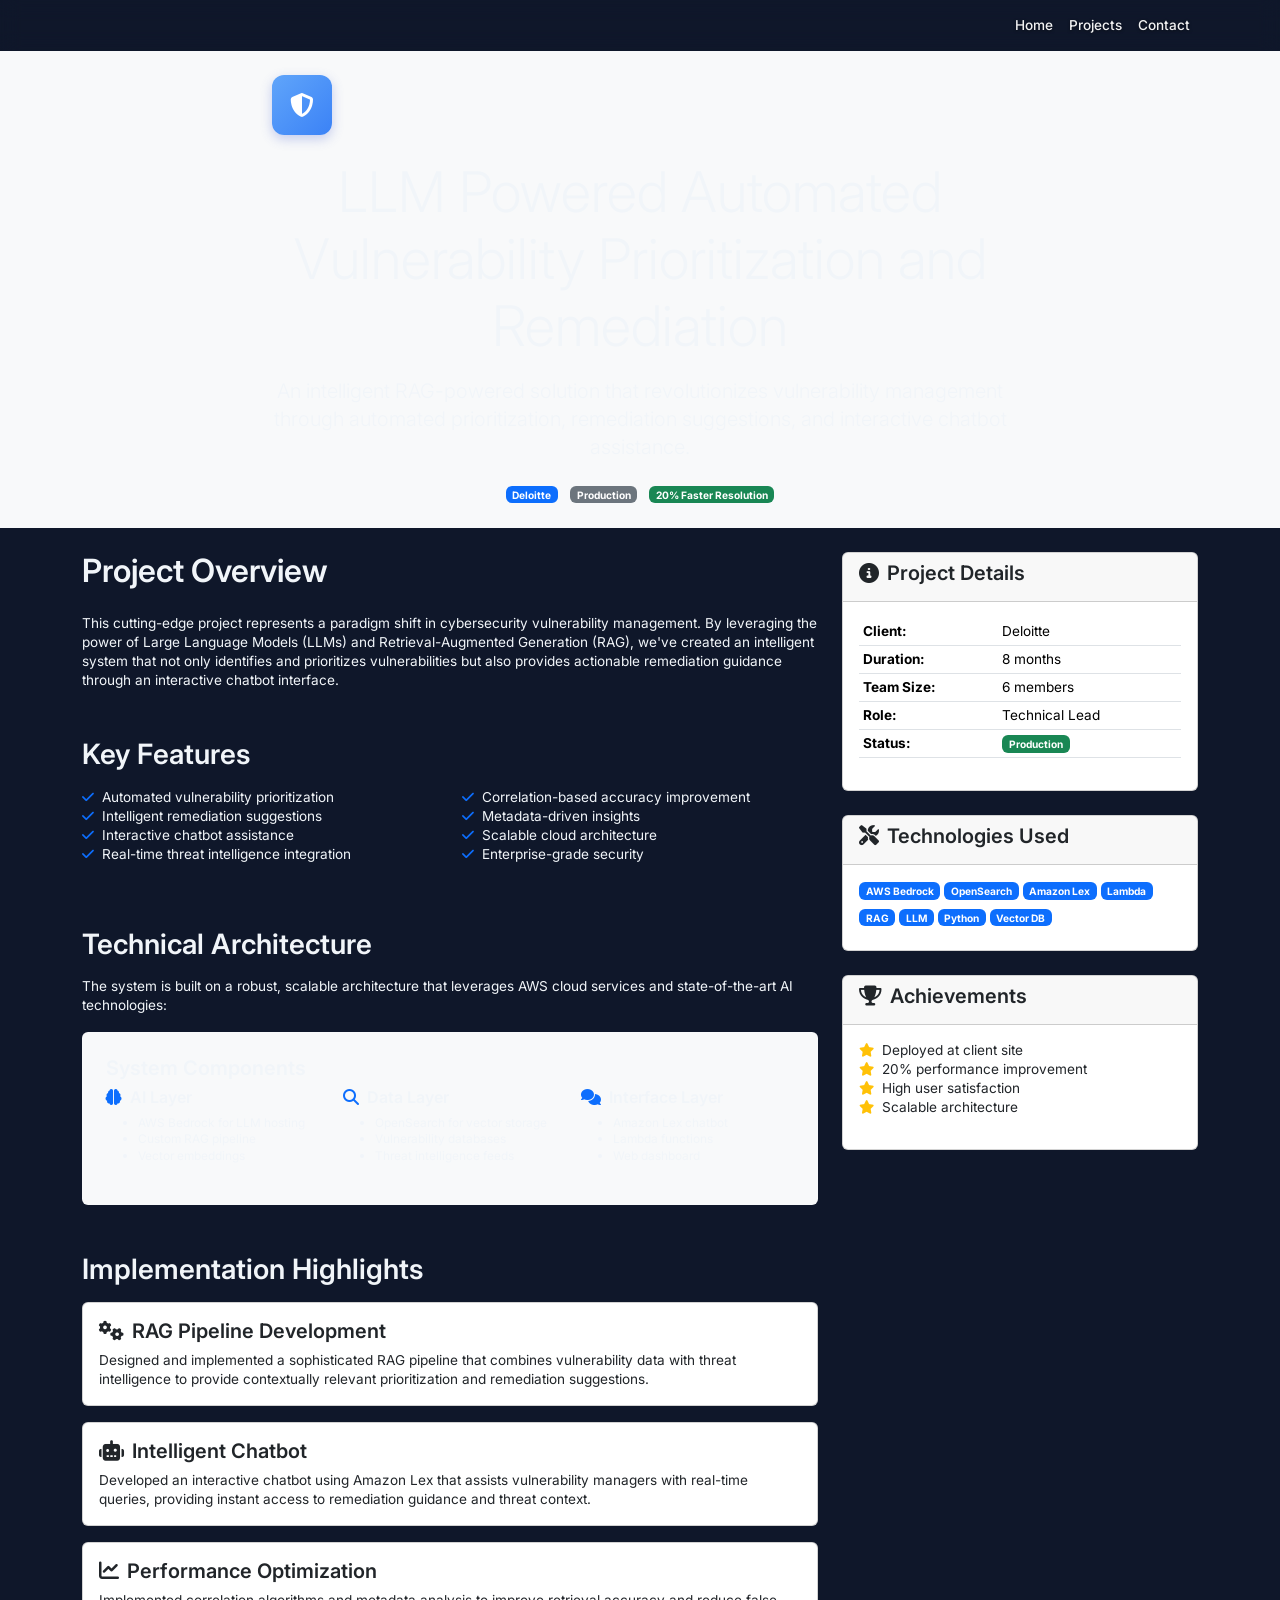
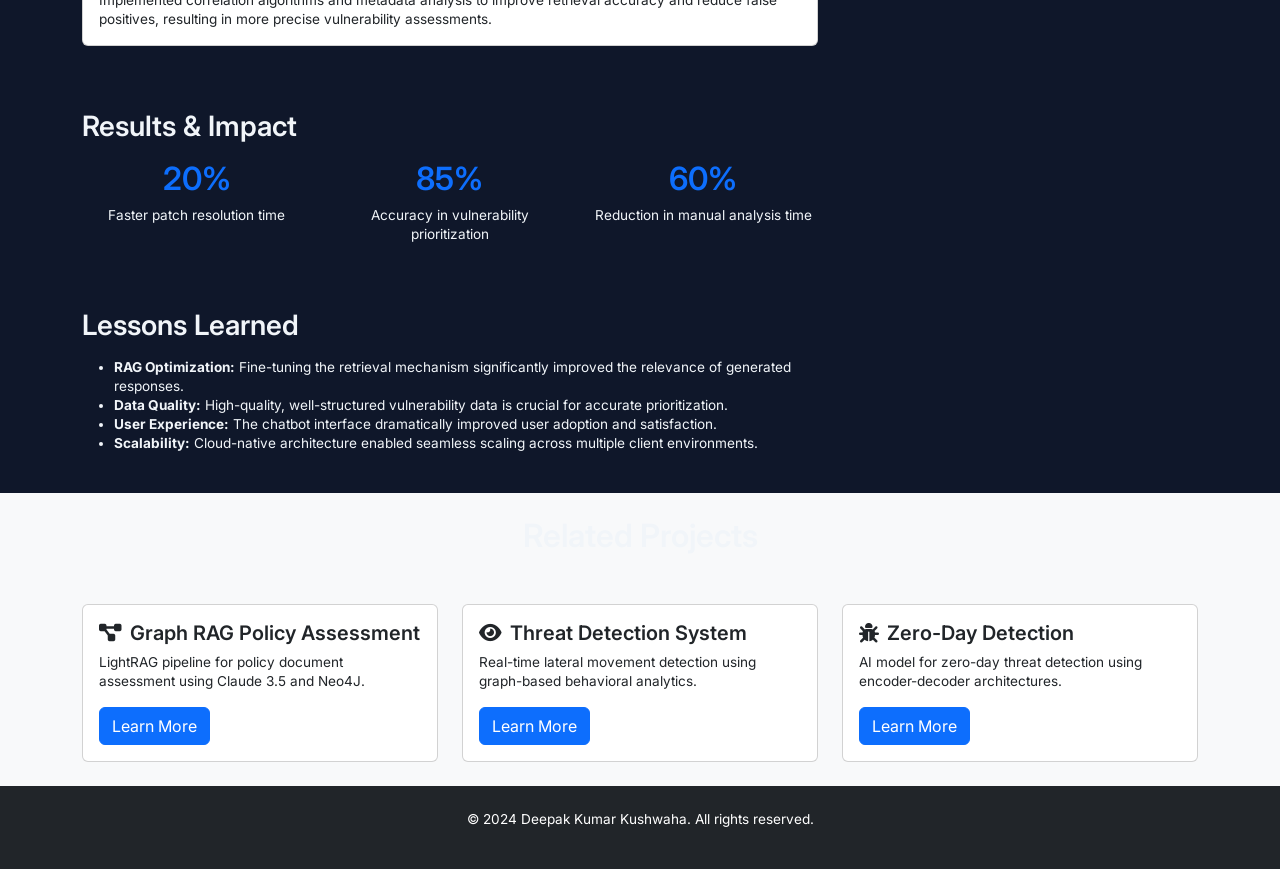
==== projects/llm-vulnerability-management.html @ 779a4ae5 "Update README.md to include detailed portfolio information, showcasing expertise, project structure," ====
<!DOCTYPE html>
<html lang="en">

<head>
    <meta charset="UTF-8">
    <meta name="viewport" content="width=device-width, initial-scale=1.0">
    <title>LLM Powered Vulnerability Management - Deepak Kushwaha</title>

    <!-- Bootstrap CSS -->
    <link href="https://cdn.jsdelivr.net/npm/bootstrap@5.3.0/dist/css/bootstrap.min.css" rel="stylesheet">
    <!-- Font Awesome -->
    <link rel="stylesheet" href="https://cdnjs.cloudflare.com/ajax/libs/font-awesome/6.4.0/css/all.min.css">
    <!-- Custom CSS -->
    <link rel="stylesheet" href="../css/style.css">
    <!-- Google Fonts -->
    <link href="https://fonts.googleapis.com/css2?family=Inter:wght@300;400;500;600;700&display=swap" rel="stylesheet">
</head>

<body>
    <!-- Navigation -->
    <nav class="navbar navbar-expand-lg navbar-dark bg-dark">
        <div class="container">
            <a class="navbar-brand fw-bold" href="../index.html">Deepak Kushwaha</a>
            <button class="navbar-toggler" type="button" data-bs-toggle="collapse" data-bs-target="#navbarNav">
                <span class="navbar-toggler-icon"></span>
            </button>
            <div class="collapse navbar-collapse" id="navbarNav">
                <ul class="navbar-nav ms-auto">
                    <li class="nav-item"><a class="nav-link" href="../index.html">Home</a></li>
                    <li class="nav-item"><a class="nav-link" href="../index.html#projects">Projects</a></li>
                    <li class="nav-item"><a class="nav-link" href="../index.html#contact">Contact</a></li>
                </ul>
            </div>
        </div>
    </nav>

    <!-- Project Header -->
    <section class="py-5 bg-light">
        <div class="container">
            <div class="row">
                <div class="col-lg-8 mx-auto text-center">
                    <div class="project-icon mb-4">
                        <i class="fas fa-shield-alt"></i>
                    </div>
                    <h1 class="display-4 mb-3">LLM Powered Automated Vulnerability Prioritization and Remediation</h1>
                    <p class="lead">An intelligent RAG-powered solution that revolutionizes vulnerability management
                        through automated prioritization, remediation suggestions, and interactive chatbot assistance.
                    </p>
                    <div class="project-meta mt-4">
                        <span class="badge bg-primary me-2">Deloitte</span>
                        <span class="badge bg-secondary me-2">Production</span>
                        <span class="badge bg-success">20% Faster Resolution</span>
                    </div>
                </div>
            </div>
        </div>
    </section>

    <!-- Project Details -->
    <section class="py-5">
        <div class="container">
            <div class="row">
                <div class="col-lg-8">
                    <div class="project-content">
                        <h2 class="mb-4">Project Overview</h2>
                        <p>This cutting-edge project represents a paradigm shift in cybersecurity vulnerability
                            management. By leveraging the power of Large Language Models (LLMs) and Retrieval-Augmented
                            Generation (RAG), we've created an intelligent system that not only identifies and
                            prioritizes vulnerabilities but also provides actionable remediation guidance through an
                            interactive chatbot interface.</p>

                        <h3 class="mt-5 mb-3">Key Features</h3>
                        <div class="row">
                            <div class="col-md-6">
                                <ul class="list-unstyled">
                                    <li><i class="fas fa-check text-primary me-2"></i>Automated vulnerability
                                        prioritization</li>
                                    <li><i class="fas fa-check text-primary me-2"></i>Intelligent remediation
                                        suggestions</li>
                                    <li><i class="fas fa-check text-primary me-2"></i>Interactive chatbot assistance
                                    </li>
                                    <li><i class="fas fa-check text-primary me-2"></i>Real-time threat intelligence
                                        integration</li>
                                </ul>
                            </div>
                            <div class="col-md-6">
                                <ul class="list-unstyled">
                                    <li><i class="fas fa-check text-primary me-2"></i>Correlation-based accuracy
                                        improvement</li>
                                    <li><i class="fas fa-check text-primary me-2"></i>Metadata-driven insights</li>
                                    <li><i class="fas fa-check text-primary me-2"></i>Scalable cloud architecture</li>
                                    <li><i class="fas fa-check text-primary me-2"></i>Enterprise-grade security</li>
                                </ul>
                            </div>
                        </div>

                        <h3 class="mt-5 mb-3">Technical Architecture</h3>
                        <p>The system is built on a robust, scalable architecture that leverages AWS cloud services and
                            state-of-the-art AI technologies:</p>

                        <div class="architecture-diagram bg-light p-4 rounded mb-4">
                            <h5>System Components</h5>
                            <div class="row">
                                <div class="col-md-4">
                                    <h6><i class="fas fa-brain text-primary me-2"></i>AI Layer</h6>
                                    <ul class="small">
                                        <li>AWS Bedrock for LLM hosting</li>
                                        <li>Custom RAG pipeline</li>
                                        <li>Vector embeddings</li>
                                    </ul>
                                </div>
                                <div class="col-md-4">
                                    <h6><i class="fas fa-search text-primary me-2"></i>Data Layer</h6>
                                    <ul class="small">
                                        <li>OpenSearch for vector storage</li>
                                        <li>Vulnerability databases</li>
                                        <li>Threat intelligence feeds</li>
                                    </ul>
                                </div>
                                <div class="col-md-4">
                                    <h6><i class="fas fa-comments text-primary me-2"></i>Interface Layer</h6>
                                    <ul class="small">
                                        <li>Amazon Lex chatbot</li>
                                        <li>Lambda functions</li>
                                        <li>Web dashboard</li>
                                    </ul>
                                </div>
                            </div>
                        </div>

                        <h3 class="mt-5 mb-3">Implementation Highlights</h3>
                        <div class="row">
                            <div class="col-12">
                                <div class="card mb-3">
                                    <div class="card-body">
                                        <h5 class="card-title"><i class="fas fa-cogs me-2"></i>RAG Pipeline Development
                                        </h5>
                                        <p class="card-text">Designed and implemented a sophisticated RAG pipeline that
                                            combines vulnerability data with threat intelligence to provide contextually
                                            relevant prioritization and remediation suggestions.</p>
                                    </div>
                                </div>
                                <div class="card mb-3">
                                    <div class="card-body">
                                        <h5 class="card-title"><i class="fas fa-robot me-2"></i>Intelligent Chatbot</h5>
                                        <p class="card-text">Developed an interactive chatbot using Amazon Lex that
                                            assists vulnerability managers with real-time queries, providing instant
                                            access to remediation guidance and threat context.</p>
                                    </div>
                                </div>
                                <div class="card mb-3">
                                    <div class="card-body">
                                        <h5 class="card-title"><i class="fas fa-chart-line me-2"></i>Performance
                                            Optimization</h5>
                                        <p class="card-text">Implemented correlation algorithms and metadata analysis to
                                            improve retrieval accuracy and reduce false positives, resulting in more
                                            precise vulnerability assessments.</p>
                                    </div>
                                </div>
                            </div>
                        </div>

                        <h3 class="mt-5 mb-3">Results & Impact</h3>
                        <div class="row">
                            <div class="col-md-4 text-center">
                                <div class="result-metric">
                                    <h2 class="text-primary">20%</h2>
                                    <p>Faster patch resolution time</p>
                                </div>
                            </div>
                            <div class="col-md-4 text-center">
                                <div class="result-metric">
                                    <h2 class="text-primary">85%</h2>
                                    <p>Accuracy in vulnerability prioritization</p>
                                </div>
                            </div>
                            <div class="col-md-4 text-center">
                                <div class="result-metric">
                                    <h2 class="text-primary">60%</h2>
                                    <p>Reduction in manual analysis time</p>
                                </div>
                            </div>
                        </div>

                        <h3 class="mt-5 mb-3">Lessons Learned</h3>
                        <ul>
                            <li><strong>RAG Optimization:</strong> Fine-tuning the retrieval mechanism significantly
                                improved the relevance of generated responses.</li>
                            <li><strong>Data Quality:</strong> High-quality, well-structured vulnerability data is
                                crucial for accurate prioritization.</li>
                            <li><strong>User Experience:</strong> The chatbot interface dramatically improved user
                                adoption and satisfaction.</li>
                            <li><strong>Scalability:</strong> Cloud-native architecture enabled seamless scaling across
                                multiple client environments.</li>
                        </ul>
                    </div>
                </div>
                <div class="col-lg-4">
                    <div class="project-sidebar">
                        <div class="card mb-4">
                            <div class="card-header">
                                <h5><i class="fas fa-info-circle me-2"></i>Project Details</h5>
                            </div>
                            <div class="card-body">
                                <table class="table table-sm">
                                    <tr>
                                        <td><strong>Client:</strong></td>
                                        <td>Deloitte</td>
                                    </tr>
                                    <tr>
                                        <td><strong>Duration:</strong></td>
                                        <td>8 months</td>
                                    </tr>
                                    <tr>
                                        <td><strong>Team Size:</strong></td>
                                        <td>6 members</td>
                                    </tr>
                                    <tr>
                                        <td><strong>Role:</strong></td>
                                        <td>Technical Lead</td>
                                    </tr>
                                    <tr>
                                        <td><strong>Status:</strong></td>
                                        <td><span class="badge bg-success">Production</span></td>
                                    </tr>
                                </table>
                            </div>
                        </div>

                        <div class="card mb-4">
                            <div class="card-header">
                                <h5><i class="fas fa-tools me-2"></i>Technologies Used</h5>
                            </div>
                            <div class="card-body">
                                <div class="tech-stack">
                                    <span class="badge bg-primary mb-2">AWS Bedrock</span>
                                    <span class="badge bg-primary mb-2">OpenSearch</span>
                                    <span class="badge bg-primary mb-2">Amazon Lex</span>
                                    <span class="badge bg-primary mb-2">Lambda</span>
                                    <span class="badge bg-primary mb-2">RAG</span>
                                    <span class="badge bg-primary mb-2">LLM</span>
                                    <span class="badge bg-primary mb-2">Python</span>
                                    <span class="badge bg-primary mb-2">Vector DB</span>
                                </div>
                            </div>
                        </div>

                        <div class="card">
                            <div class="card-header">
                                <h5><i class="fas fa-trophy me-2"></i>Achievements</h5>
                            </div>
                            <div class="card-body">
                                <ul class="list-unstyled">
                                    <li><i class="fas fa-star text-warning me-2"></i>Deployed at client site</li>
                                    <li><i class="fas fa-star text-warning me-2"></i>20% performance improvement</li>
                                    <li><i class="fas fa-star text-warning me-2"></i>High user satisfaction</li>
                                    <li><i class="fas fa-star text-warning me-2"></i>Scalable architecture</li>
                                </ul>
                            </div>
                        </div>
                    </div>
                </div>
            </div>
        </div>
    </section>

    <!-- Related Projects -->
    <section class="py-5 bg-light">
        <div class="container">
            <h2 class="text-center mb-5">Related Projects</h2>
            <div class="row">
                <div class="col-md-4">
                    <div class="card">
                        <div class="card-body">
                            <h5 class="card-title"><i class="fas fa-project-diagram me-2"></i>Graph RAG Policy
                                Assessment</h5>
                            <p class="card-text">LightRAG pipeline for policy document assessment using Claude 3.5 and
                                Neo4J.</p>
                            <a href="graph-rag-policy.html" class="btn btn-primary">Learn More</a>
                        </div>
                    </div>
                </div>
                <div class="col-md-4">
                    <div class="card">
                        <div class="card-body">
                            <h5 class="card-title"><i class="fas fa-eye me-2"></i>Threat Detection System</h5>
                            <p class="card-text">Real-time lateral movement detection using graph-based behavioral
                                analytics.</p>
                            <a href="threat-detection.html" class="btn btn-primary">Learn More</a>
                        </div>
                    </div>
                </div>
                <div class="col-md-4">
                    <div class="card">
                        <div class="card-body">
                            <h5 class="card-title"><i class="fas fa-bug me-2"></i>Zero-Day Detection</h5>
                            <p class="card-text">AI model for zero-day threat detection using encoder-decoder
                                architectures.</p>
                            <a href="zero-day-detection.html" class="btn btn-primary">Learn More</a>
                        </div>
                    </div>
                </div>
            </div>
        </div>
    </section>

    <!-- Footer -->
    <footer class="bg-dark text-white py-4">
        <div class="container">
            <div class="row">
                <div class="col-lg-12 text-center">
                    <p>&copy; 2024 Deepak Kumar Kushwaha. All rights reserved.</p>
                </div>
            </div>
        </div>
    </footer>

    <!-- Bootstrap JS -->
    <script src="https://cdn.jsdelivr.net/npm/bootstrap@5.3.0/dist/js/bootstrap.bundle.min.js"></script>
</body>

</html>
---- css/style.css ----
/* Custom CSS for Portfolio Website */

/* Root Variables - Dark Theme */
:root {
    --primary-color: #60a5fa;
    --secondary-color: #3b82f6;
    --accent-color: #93c5fd;
    --text-dark: #f1f5f9;
    --text-light: #cbd5e1;
    --bg-light: #1e293b;
    --bg-white: #0f172a;
    --bg-card: #1e293b;
    --shadow-sm: 0 1px 2px 0 rgb(0 0 0 / 0.3);
    --shadow-md: 0 4px 6px -1px rgb(0 0 0 / 0.4), 0 2px 4px -2px rgb(0 0 0 / 0.3);
    --shadow-lg: 0 10px 15px -3px rgb(0 0 0 / 0.5), 0 4px 6px -4px rgb(0 0 0 / 0.4);
    --shadow-xl: 0 20px 25px -5px rgb(0 0 0 / 0.6), 0 8px 10px -6px rgb(0 0 0 / 0.5);
    --border-radius: 0.375rem;
    --transition: all 0.2s ease;
}

/* Base Styles */
* {
    margin: 0;
    padding: 0;
    box-sizing: border-box;
}

body {
    font-family: 'Inter', -apple-system, BlinkMacSystemFont, 'Segoe UI', Roboto, sans-serif;
    line-height: 1.4;
    color: var(--text-dark);
    scroll-behavior: smooth;
    font-size: 0.85rem;
    background-color: var(--bg-white);
}

/* Typography */
h1,
h2,
h3,
h4,
h5,
h6 {
    font-weight: 600;
    line-height: 1.2;
}

.section-title {
    font-size: 2rem;
    font-weight: 700;
    color: var(--text-dark);
    position: relative;
    padding-bottom: 0.75rem;
    margin-bottom: 1.5rem;
}

.section-title::after {
    content: '';
    position: absolute;
    bottom: 0;
    left: 50%;
    transform: translateX(-50%);
    width: 60px;
    height: 4px;
    background: linear-gradient(90deg, var(--primary-color), var(--accent-color));
    border-radius: 2px;
}

/* Navigation */
.navbar {
    backdrop-filter: blur(10px);
    background: transparent !important;
    border-bottom: none;
    transition: var(--transition);
}

.navbar-brand {
    display: none;
}

.navbar-nav .nav-link {
    font-weight: 500;
    color: rgba(255, 255, 255, 0.95) !important;
    transition: var(--transition);
    position: relative;
    text-shadow: 0 1px 3px rgba(0, 0, 0, 0.5);
}

.navbar-nav .nav-link:hover {
    color: white !important;
    text-shadow: 0 2px 4px rgba(0, 0, 0, 0.6);
}

.navbar-nav .nav-link::after {
    content: '';
    position: absolute;
    bottom: -5px;
    left: 0;
    width: 0;
    height: 2px;
    background: rgba(255, 255, 255, 0.8);
    transition: width 0.3s ease;
}

.navbar-nav .nav-link:hover::after {
    width: 100%;
}

/* Hero Section */
.hero-section {
    background: linear-gradient(135deg, #1e2a5e 0%, #2d1b4e 100%);
    color: white;
    position: relative;
    overflow: hidden;
    padding: 5rem 0 2rem 0;
    min-height: 85vh;
    display: flex;
    align-items: center;
}

.hero-section h1,
.hero-section h2 {
    color: white !important;
    text-shadow: 0 2px 8px rgba(0, 0, 0, 0.4);
}

.hero-section p {
    color: rgba(255, 255, 255, 0.9);
    text-shadow: 0 1px 3px rgba(0, 0, 0, 0.4);
    font-size: 1.1rem;
    line-height: 1.6;
    font-weight: 400;
}

/* Compact Quote Section */
.hero-quote-compact {
    position: relative;
    animation: fadeInQuote 1.5s ease-out 0.3s both;
}

.crystal-overlay {
    background: rgba(255, 255, 255, 0.08);
    backdrop-filter: blur(20px);
    border-radius: 25px;
    padding: 0.75rem 1.25rem;
    border: 1px solid rgba(255, 255, 255, 0.15);
    position: relative;
    overflow: hidden;
    box-shadow:
        0 4px 15px rgba(0, 0, 0, 0.1),
        inset 0 1px 0 rgba(255, 255, 255, 0.2);
}

.crystal-overlay::before {
    content: '';
    position: absolute;
    top: 0;
    left: 0;
    right: 0;
    bottom: 0;
    background: linear-gradient(135deg,
            rgba(255, 255, 255, 0.1) 0%,
            rgba(255, 255, 255, 0.05) 50%,
            rgba(255, 255, 255, 0.1) 100%);
    pointer-events: none;
}

.crystal-overlay::after {
    content: '';
    position: absolute;
    top: 0;
    left: -100%;
    width: 100%;
    height: 100%;
    background: linear-gradient(90deg,
            transparent,
            rgba(255, 255, 255, 0.2),
            transparent);
    animation: shimmer 3s ease-in-out infinite;
    pointer-events: none;
}

.quote-text-compact {
    font-size: 0.85rem;
    line-height: 1.4;
    color: rgba(255, 255, 255, 0.95);
    font-style: italic;
    margin: 0;
    text-shadow: 0 1px 2px rgba(0, 0, 0, 0.3);
    position: relative;
    z-index: 2;
}

@keyframes shimmer {
    0% {
        left: -100%;
    }

    50% {
        left: 100%;
    }

    100% {
        left: 100%;
    }
}

@keyframes fadeInQuote {
    from {
        opacity: 0;
        transform: translateY(20px);
    }

    to {
        opacity: 1;
        transform: translateY(0);
    }
}

@keyframes bounce {

    0%,
    20%,
    50%,
    80%,
    100% {
        transform: translateY(0);
    }

    40% {
        transform: translateY(-5px);
    }

    60% {
        transform: translateY(-3px);
    }
}

.role-details {
    color: rgba(255, 255, 255, 0.95);
    font-size: 1.1rem;
    font-weight: 600;
    text-shadow: 0 2px 4px rgba(0, 0, 0, 0.4);
    letter-spacing: 0.5px;
}

.role-details span {
    margin: 0 0.5rem;
}

.role-details span:first-child {
    color: rgba(255, 255, 255, 1);
    font-weight: 700;
}

.role-details span:nth-child(2) {
    color: rgba(255, 255, 255, 0.9);
    font-weight: 600;
}

.hero-section::before {
    content: '';
    position: absolute;
    top: 0;
    left: 0;
    right: 0;
    bottom: 0;
    background: url('data:image/svg+xml,<svg xmlns="http://www.w3.org/2000/svg" viewBox="0 0 1000 1000"><polygon fill="rgba(255,255,255,0.1)" points="0,1000 1000,0 1000,1000"/></svg>');
    background-size: cover;
}

.hero-content {
    position: relative;
    z-index: 2;
    animation: fadeInUp 1s ease-out;
}

.hero-image {
    position: relative;
    z-index: 2;
    animation: fadeInRight 1s ease-out 0.3s both;
}

.profile-card {
    background: transparent;
    padding: 1rem;
    text-align: center;
    transition: var(--transition);
}

.profile-info {
    color: rgba(255, 255, 255, 0.95);
    text-align: center;
}

.profile-info h4 {
    font-size: 1.2rem;
    font-weight: 600;
    margin-bottom: 0.5rem;
    color: white;
    text-shadow: 0 2px 4px rgba(0, 0, 0, 0.3);
}

.profile-info p {
    font-size: 1rem;
    margin-bottom: 0.5rem;
    color: rgba(255, 255, 255, 0.9);
    text-shadow: 0 1px 3px rgba(0, 0, 0, 0.3);
}

.location {
    font-size: 0.9rem;
    color: rgba(255, 255, 255, 0.8);
    text-shadow: 0 1px 3px rgba(0, 0, 0, 0.3);
}

.profile-avatar {
    width: 200px;
    height: 200px;
    border-radius: 50%;
    margin: 0 auto 1rem;
    box-shadow: 0 10px 30px rgba(0, 0, 0, 0.3), 0 0 0 4px rgba(255, 255, 255, 0.2);
    overflow: hidden;
    position: relative;
}

.profile-avatar img {
    width: 100%;
    height: 100%;
    object-fit: cover;
    object-position: center;
    transition: var(--transition);
}

.profile-avatar::before {
    content: '';
    position: absolute;
    top: 0;
    left: 0;
    right: 0;
    bottom: 0;
    background: linear-gradient(135deg, rgba(102, 126, 234, 0.1) 0%, rgba(118, 75, 162, 0.1) 100%);
    border-radius: 50%;
    pointer-events: none;
}

.social-links {
    display: flex;
    gap: 1rem;
    justify-content: flex-start;
}

.social-link {
    display: inline-flex;
    align-items: center;
    justify-content: center;
    width: 50px;
    height: 50px;
    background: rgba(255, 255, 255, 0.1);
    color: white;
    border-radius: 50%;
    text-decoration: none;
    transition: var(--transition);
    backdrop-filter: blur(5px);
    border: 1px solid rgba(255, 255, 255, 0.2);
}

.social-link:hover {
    background: rgba(255, 255, 255, 0.2);
    color: white;
}

.hero-buttons .btn {
    border-radius: 6px;
    padding: 0.75rem 2rem;
    font-weight: 600;
    transition: var(--transition);
    border: 2px solid transparent;
}

.hero-buttons .btn-primary {
    background: rgba(255, 255, 255, 0.95);
    border-color: rgba(255, 255, 255, 0.95);
    color: #764ba2;
    font-weight: 700;
}

.hero-buttons .btn-primary:hover {
    background: white;
    border-color: white;
    color: #667eea;
    box-shadow: 0 8px 25px rgba(0, 0, 0, 0.3);
}

.hero-buttons .btn-outline-primary {
    background: transparent;
    border-color: white;
    color: white;
}

.hero-buttons .btn-outline-primary:hover {
    background: white;
    border-color: white;
    color: var(--primary-color);
}

/* About Section */
.about-content {
    font-size: 1rem;
    line-height: 1.7;
}

.about-content ul li {
    margin-bottom: 0.5rem;
    font-size: 1rem;
}

/* Timeline */
.timeline {
    position: relative;
    padding-left: 0;
}

.timeline::before {
    content: '';
    position: absolute;
    left: 0;
    top: 0;
    bottom: 0;
    width: 4px;
    background: linear-gradient(180deg, var(--primary-color), var(--accent-color));
    border-radius: 2px;
}

.timeline-item {
    position: relative;
    margin-bottom: 2rem;
    padding-left: 2.5rem;
}

.timeline-marker {
    position: absolute;
    left: -6px;
    top: 1rem;
    width: 12px;
    height: 12px;
    background: var(--primary-color);
    border-radius: 50%;
    border: 3px solid white;
    box-shadow: 0 0 0 3px var(--primary-color);
    z-index: 2;
}

.timeline-content {
    background: var(--bg-card);
    border-radius: 12px;
    box-shadow: 0 2px 8px rgba(0, 0, 0, 0.08);
    transition: var(--transition);
    border: 1px solid rgba(255, 255, 255, 0.1);
    position: relative;
    overflow: hidden;
    margin-bottom: 1.5rem;
}

.timeline-content:hover {
    box-shadow: 0 4px 12px rgba(0, 0, 0, 0.1);
    border-left-color: var(--secondary-color);
}

.timeline-header {
    background: linear-gradient(135deg, var(--primary-color), var(--secondary-color));
    color: white;
    padding: 1.2rem 1.5rem;
    margin: 0;
    display: flex;
    align-items: center;
    justify-content: space-between;
}

.timeline-header h4 {
    color: white;
    margin: 0;
    font-size: 1.3rem;
    font-weight: 600;
}

.timeline-body {
    padding: 1.5rem;
}

.company-info {
    display: flex;
    flex-direction: column;
    gap: 0.25rem;
}

.company-name {
    color: rgba(255, 255, 255, 0.9);
    font-size: 1rem;
    font-weight: 500;
}

.timeline-meta {
    display: flex;
    flex-direction: column;
    gap: 0.5rem;
    align-items: flex-end;
    text-align: right;
}

.timeline-meta .duration {
    color: white;
    font-size: 0.9rem;
    font-weight: 600;
    background: rgba(255, 255, 255, 0.2);
    padding: 0.4rem 1rem;
    border-radius: 20px;
    display: inline-block;
    backdrop-filter: blur(10px);
}

.timeline-meta .location {
    color: rgba(255, 255, 255, 0.8);
    font-size: 0.85rem;
    display: flex;
    align-items: center;
    justify-content: flex-end;
}

.timeline-body ul {
    list-style: none;
    padding-left: 0;
}

.timeline-body ul li {
    position: relative;
    padding-left: 1.5rem;
    margin-bottom: 0.75rem;
    color: var(--text-light);
    line-height: 1.5;
    font-size: 0.9rem;
}

.timeline-body ul li::before {
    content: '';
    position: absolute;
    left: 0;
    top: 0.6rem;
    width: 6px;
    height: 6px;
    background: var(--primary-color);
    border-radius: 50%;
    transform: translateY(-50%);
}

/* Projects Section */
.project-card {
    background: var(--bg-card);
    border-radius: var(--border-radius);
    padding: 1rem;
    height: 100%;
    box-shadow: var(--shadow-md);
    transition: var(--transition);
    border: 1px solid rgba(255, 255, 255, 0.1);
}

.project-card:hover {
    box-shadow: var(--shadow-xl);
}

.project-header {
    display: flex;
    align-items: center;
    margin-bottom: 1rem;
}

.project-icon {
    width: 60px;
    height: 60px;
    background: linear-gradient(135deg, var(--primary-color), var(--secondary-color));
    border-radius: 12px;
    display: flex;
    align-items: center;
    justify-content: center;
    color: white;
    font-size: 1.5rem;
    margin-right: 1rem;
    flex-shrink: 0;
    box-shadow: 0 4px 12px rgba(76, 99, 210, 0.3);
}

.project-header h4 {
    margin: 0;
    color: var(--text-dark);
    font-size: 1.2rem;
}

.project-body p {
    color: var(--text-light);
    margin-bottom: 1rem;
    line-height: 1.5;
    font-size: 0.9rem;
}

.project-tech {
    display: flex;
    flex-wrap: wrap;
    gap: 0.5rem;
    margin-bottom: 1rem;
}

.tech-tag {
    background: rgba(37, 99, 235, 0.1);
    color: var(--primary-color);
    padding: 0.25rem 0.75rem;
    border-radius: 20px;
    font-size: 0.85rem;
    font-weight: 500;
    border: 1px solid rgba(37, 99, 235, 0.2);
}

.project-impact {
    display: flex;
    align-items: center;
    gap: 0.5rem;
    color: var(--primary-color);
    font-weight: 600;
    font-size: 0.9rem;
}

.project-impact i {
    font-size: 1rem;
}

/* Skills Section */
.skills-grid {
    display: grid;
    grid-template-columns: repeat(auto-fit, minmax(300px, 1fr));
    gap: 2rem;
}

.skill-category {
    background: var(--bg-card);
    padding: 1rem;
    border-radius: var(--border-radius);
    box-shadow: var(--shadow-md);
    transition: var(--transition);
    border: 1px solid rgba(255, 255, 255, 0.1);
}

.skill-category:hover {
    box-shadow: var(--shadow-lg);
}

.skill-category h4 {
    color: var(--text-dark);
    margin-bottom: 1rem;
    display: flex;
    align-items: center;
}

.skill-category h4 i {
    color: var(--primary-color);
    margin-right: 0.5rem;
}

.skills-tags {
    display: flex;
    flex-wrap: wrap;
    gap: 0.75rem;
}

.skill-tag {
    background: rgba(37, 99, 235, 0.1);
    color: var(--primary-color);
    padding: 0.25rem 0.75rem;
    border-radius: 20px;
    font-size: 0.85rem;
    font-weight: 500;
    border: 1px solid rgba(37, 99, 235, 0.2);
    transition: var(--transition);
    cursor: default;
}

.skill-tag:hover {
    box-shadow: var(--shadow-md);
}

/* Publications Section */
.publications-list {
    display: flex;
    flex-direction: column;
    gap: 2rem;
}

.publication-item {
    background: var(--bg-card);
    padding: 1.25rem;
    border-radius: var(--border-radius);
    box-shadow: var(--shadow-md);
    transition: var(--transition);
    border-left: 3px solid var(--primary-color);
    border: 1px solid rgba(255, 255, 255, 0.1);
}

.publication-item:hover {
    box-shadow: var(--shadow-lg);
}

.publication-header h4 {
    color: var(--text-dark);
    margin-bottom: 1rem;
    line-height: 1.4;
}

.publication-meta {
    display: flex;
    flex-wrap: wrap;
    gap: 1rem;
    margin-bottom: 1rem;
}

.publication-meta .venue {
    color: var(--primary-color);
    font-weight: 600;
}

.publication-meta .date {
    color: var(--text-light);
    font-size: 0.9rem;
}

.publication-links .btn {
    border-radius: 20px;
    font-size: 0.85rem;
    padding: 0.5rem 1rem;
}

/* Achievements Section */
.achievements-grid {
    display: grid;
    grid-template-columns: repeat(auto-fit, minmax(250px, 1fr));
    gap: 2rem;
}

.achievement-item {
    background: var(--bg-card);
    padding: 1rem;
    border-radius: var(--border-radius);
    box-shadow: var(--shadow-md);
    text-align: center;
    transition: var(--transition);
    border: 1px solid rgba(255, 255, 255, 0.1);
}

.achievement-item:hover {
    box-shadow: var(--shadow-lg);
}

.achievement-icon {
    width: 80px;
    height: 80px;
    background: linear-gradient(135deg, var(--primary-color), var(--secondary-color));
    border-radius: 20px;
    display: flex;
    align-items: center;
    justify-content: center;
    margin: 0 auto 1rem;
    color: white;
    font-size: 2rem;
    box-shadow: 0 6px 16px rgba(76, 99, 210, 0.3);
}

.achievement-item h4 {
    color: var(--text-dark);
    margin-bottom: 1rem;
}

.achievement-item p {
    color: var(--text-light);
    line-height: 1.6;
}

/* Contact Section */
.contact-info {
    background: var(--bg-card);
    padding: 2rem;
    border-radius: var(--border-radius);
    box-shadow: var(--shadow-lg);
    border: 1px solid rgba(255, 255, 255, 0.1);
}

.contact-item {
    padding: 1rem;
    transition: var(--transition);
}

/* .contact-item:hover {
    transform: translateY(-5px);
} */

.contact-icon {
    width: 60px;
    height: 60px;
    background: linear-gradient(135deg, var(--primary-color), var(--secondary-color));
    border-radius: 15px;
    display: flex;
    align-items: center;
    justify-content: center;
    margin: 0 auto 1rem;
    color: white;
    font-size: 1.5rem;
    box-shadow: 0 4px 12px rgba(76, 99, 210, 0.3);
}

.contact-item h5 {
    color: var(--text-dark);
    margin-bottom: 0.5rem;
}

.contact-item p {
    margin: 0;
}

.contact-item a {
    color: var(--primary-color);
    text-decoration: none;
    transition: var(--transition);
}

.contact-item a:hover {
    color: var(--secondary-color);
}

/* Footer */
footer {
    background: var(--text-dark) !important;
}

/* Animations */
@keyframes fadeInUp {
    from {
        opacity: 0;
        transform: translateY(30px);
    }

    to {
        opacity: 1;
        transform: translateY(0);
    }
}

@keyframes fadeInRight {
    from {
        opacity: 0;
        transform: translateX(30px);
    }

    to {
        opacity: 1;
        transform: translateX(0);
    }
}

/* Add section spacing control */
.py-5 {
    padding-top: 1.5rem !important;
    padding-bottom: 1.5rem !important;
}

/* Responsive Design */
@media (max-width: 768px) {
    .section-title {
        font-size: 1.75rem;
    }

    .hero-section {
        padding: 2rem 0;
    }

    .hero-content {
        text-align: center;
        margin-bottom: 2rem;
    }

    .social-links {
        justify-content: center;
    }

    .timeline {
        padding-left: 1rem;
    }

    .timeline-item {
        padding-left: 1.5rem;
    }

    .timeline-marker {
        left: -1.5rem;
    }

    .timeline-meta {
        flex-direction: column;
        gap: 0.5rem;
    }

    .skills-grid {
        grid-template-columns: 1fr;
    }

    .achievements-grid {
        grid-template-columns: 1fr;
    }

    .project-header {
        flex-direction: column;
        text-align: center;
    }

    .project-header h4 {
        margin-top: 1rem;
    }

    .contact-info {
        padding: 2rem;
    }
}

@media (max-width: 576px) {
    .hero-buttons {
        display: flex;
        flex-direction: column;
        gap: 1rem;
    }

    .hero-buttons .btn {
        width: 100%;
    }

    .publication-meta {
        flex-direction: column;
        gap: 0.5rem;
    }

    .tech-tag {
        font-size: 0.8rem;
        padding: 0.2rem 0.6rem;
    }

    .skill-tag {
        font-size: 0.8rem;
        padding: 0.4rem 0.8rem;
    }
}

/* Smooth scrolling offset for fixed navbar */
html {
    scroll-padding-top: 70px;
}

/* Custom scrollbar */
::-webkit-scrollbar {
    width: 8px;
}

::-webkit-scrollbar-track {
    background: var(--bg-light);
}

::-webkit-scrollbar-thumb {
    background: linear-gradient(180deg, var(--primary-color), var(--accent-color));
    border-radius: 4px;
}

::-webkit-scrollbar-thumb:hover {
    background: var(--secondary-color);
}

/* Loading animation for better UX */
.loading {
    opacity: 0;
    animation: fadeInUp 0.6s ease-out forwards;
}

.loading:nth-child(1) {
    animation-delay: 0.1s;
}

.loading:nth-child(2) {
    animation-delay: 0.2s;
}

.loading:nth-child(3) {
    animation-delay: 0.3s;
}

.loading:nth-child(4) {
    animation-delay: 0.4s;
}

.loading:nth-child(5) {
    animation-delay: 0.5s;
}

.loading:nth-child(6) {
    animation-delay: 0.6s;
}
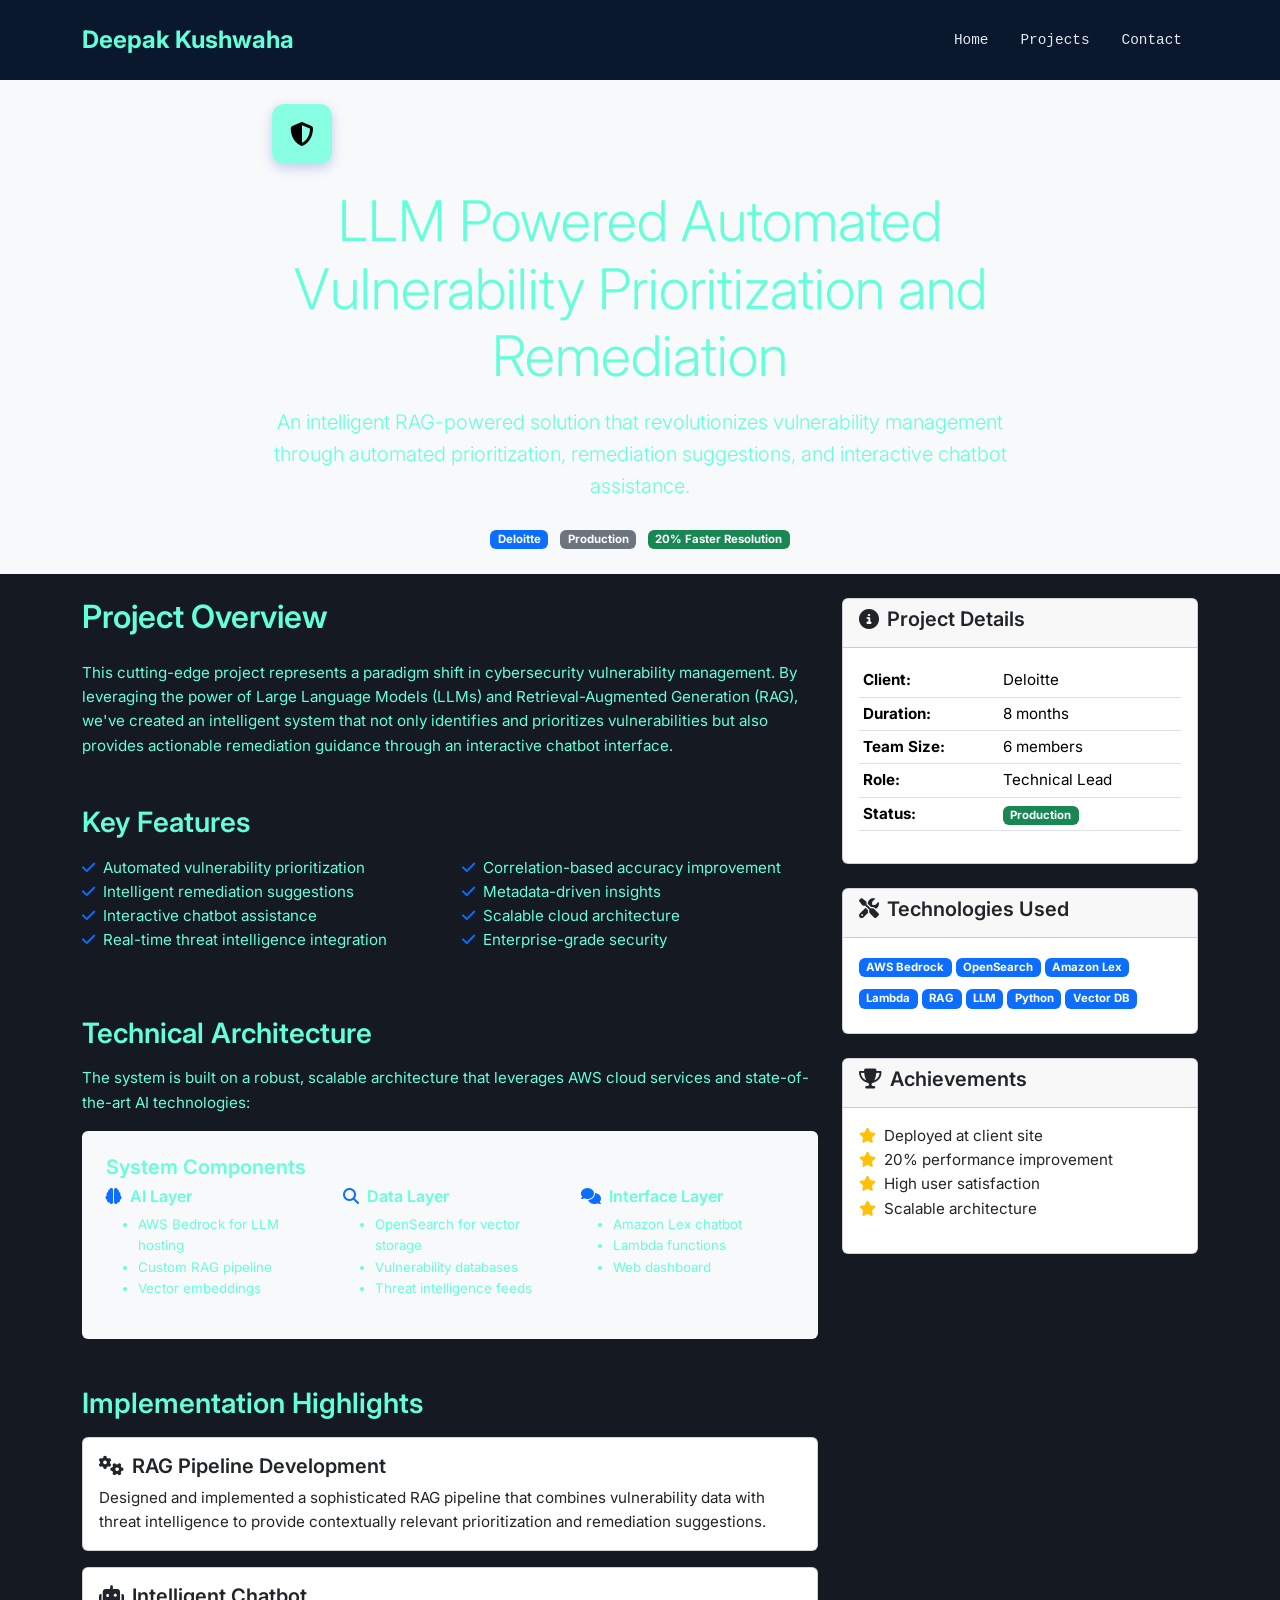
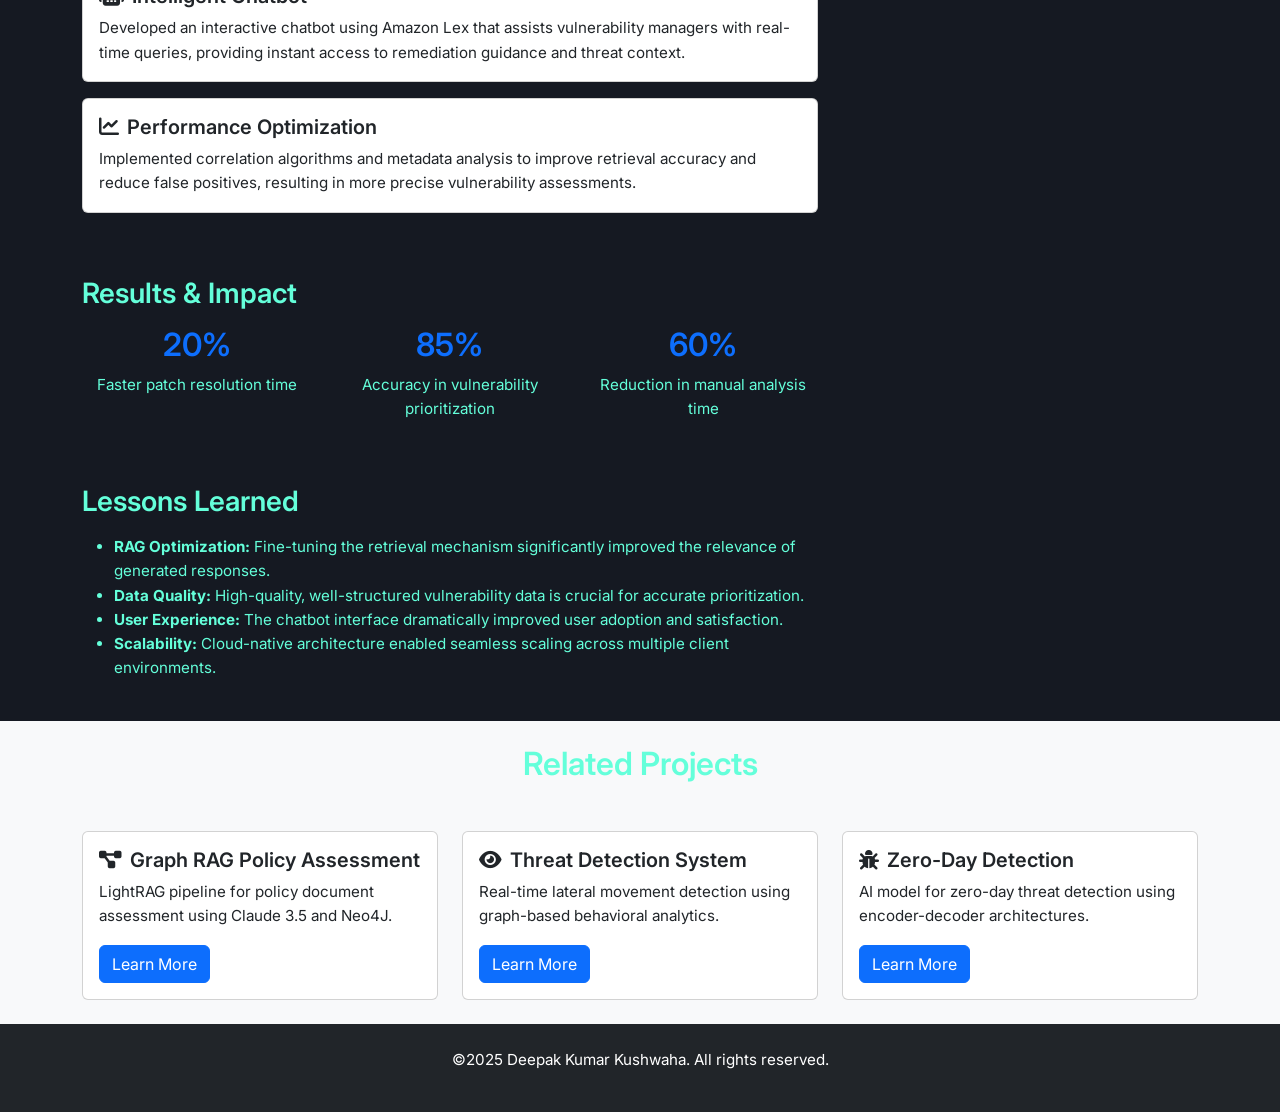
==== commit 19045696: "Enhance index.html and style.css: Updated hero section content and layout for improved clarity, adde" ====
--- a/projects/llm-vulnerability-management.html
+++ b/projects/llm-vulnerability-management.html
@@ -309,7 +309,7 @@
         <div class="container">
             <div class="row">
                 <div class="col-lg-12 text-center">
-                    <p>&copy; 2024 Deepak Kumar Kushwaha. All rights reserved.</p>
+                    <p>&copy;2025 Deepak Kumar Kushwaha. All rights reserved.</p>
                 </div>
             </div>
         </div>
--- a/css/style.css
+++ b/css/style.css
@@ -2,20 +2,27 @@
 
 /* Root Variables - Dark Theme */
 :root {
-    --primary-color: #60a5fa;
-    --secondary-color: #3b82f6;
-    --accent-color: #93c5fd;
-    --text-dark: #f1f5f9;
-    --text-light: #cbd5e1;
-    --bg-light: #1e293b;
+    --primary-color: #64ffda;
+    --secondary-color: #64ffdbc2;
+    --accent-color: #64ffda;
+    --primary-muted: #4db6ac;
+    --timeline-header-color: #1e3a5f;
+    --text-primary: #64ffda;
+    --text-secondary: #a0aec0;
+    --text-muted: #718096;
+    --text-dark: #e2e8f0;
+    --text-light: #a0aec0;
+    --text-lightest: #f7fafc;
+    --bg-light: #1a202c;
     --bg-white: #0f172a;
-    --bg-card: #1e293b;
-    --shadow-sm: 0 1px 2px 0 rgb(0 0 0 / 0.3);
-    --shadow-md: 0 4px 6px -1px rgb(0 0 0 / 0.4), 0 2px 4px -2px rgb(0 0 0 / 0.3);
-    --shadow-lg: 0 10px 15px -3px rgb(0 0 0 / 0.5), 0 4px 6px -4px rgb(0 0 0 / 0.4);
-    --shadow-xl: 0 20px 25px -5px rgb(0 0 0 / 0.6), 0 8px 10px -6px rgb(0 0 0 / 0.5);
-    --border-radius: 0.375rem;
-    --transition: all 0.2s ease;
+    --bg-card: #1a202c;
+    --bg-section: #151922;
+    --shadow-sm: 0 1px 3px 0 rgb(0 0 0 / 0.2);
+    --shadow-md: 0 4px 6px -1px rgb(0 0 0 / 0.3), 0 2px 4px -2px rgb(0 0 0 / 0.2);
+    --shadow-lg: 0 10px 15px -3px rgb(0 0 0 / 0.4), 0 4px 6px -4px rgb(0 0 0 / 0.3);
+    --shadow-xl: 0 20px 25px -5px rgb(0 0 0 / 0.5), 0 8px 10px -6px rgb(0 0 0 / 0.4);
+    --border-radius: 0.25rem;
+    --transition: all 0.3s ease;
 }
 
 /* Base Styles */
@@ -27,11 +34,20 @@
 
 body {
     font-family: 'Inter', -apple-system, BlinkMacSystemFont, 'Segoe UI', Roboto, sans-serif;
-    line-height: 1.4;
-    color: var(--text-dark);
+    line-height: 1.6;
+    color: var(--text-primary);
     scroll-behavior: smooth;
-    font-size: 0.85rem;
+    font-size: 0.95rem;
     background-color: var(--bg-white);
+}
+
+/* All sections get the new background */
+section {
+    background-color: var(--bg-section);
+}
+
+section:nth-child(even) {
+    background-color: var(--bg-section);
 }
 
 /* Typography */
@@ -46,12 +62,12 @@
 }
 
 .section-title {
-    font-size: 2rem;
+    font-size: 2.2rem;
     font-weight: 700;
-    color: var(--text-dark);
-    position: relative;
-    padding-bottom: 0.75rem;
-    margin-bottom: 1.5rem;
+    color: whitesmoke;
+    position: relative;
+    padding-bottom: 1rem;
+    margin-bottom: 2rem;
 }
 
 .section-title::after {
@@ -62,74 +78,173 @@
     transform: translateX(-50%);
     width: 60px;
     height: 4px;
-    background: linear-gradient(90deg, var(--primary-color), var(--accent-color));
+    background: var(--primary-color);
     border-radius: 2px;
 }
 
 /* Navigation */
 .navbar {
     backdrop-filter: blur(10px);
-    background: transparent !important;
+    background: rgba(10, 25, 47, 0.85) !important;
     border-bottom: none;
     transition: var(--transition);
+    padding: 1rem 0;
 }
 
 .navbar-brand {
-    display: none;
+    color: var(--primary-color) !important;
+    font-size: 1.5rem;
+    font-weight: 700;
+    text-decoration: none;
 }
 
 .navbar-nav .nav-link {
-    font-weight: 500;
-    color: rgba(255, 255, 255, 0.95) !important;
-    transition: var(--transition);
-    position: relative;
-    text-shadow: 0 1px 3px rgba(0, 0, 0, 0.5);
+    font-weight: 400;
+    color: var(--text-dark) !important;
+    transition: var(--transition);
+    position: relative;
+    font-size: 0.9rem;
+    padding: 0.5rem 1rem !important;
+    font-family: 'JetBrains Mono', 'Monaco', 'Menlo', monospace;
 }
 
 .navbar-nav .nav-link:hover {
-    color: white !important;
-    text-shadow: 0 2px 4px rgba(0, 0, 0, 0.6);
-}
-
-.navbar-nav .nav-link::after {
+    color: var(--primary-color) !important;
+}
+
+/* Hero Section */
+.hero-section {
+    background: var(--bg-white);
+    color: var(--text-dark);
+    position: relative;
+    overflow: hidden;
+    padding: 6rem 0 3rem 0;
+    min-height: 90vh;
+    display: flex;
+    align-items: center;
+}
+
+.hero-section::before {
     content: '';
     position: absolute;
-    bottom: -5px;
+    top: 0;
     left: 0;
-    width: 0;
-    height: 2px;
-    background: rgba(255, 255, 255, 0.8);
-    transition: width 0.3s ease;
-}
-
-.navbar-nav .nav-link:hover::after {
+    right: 0;
+    bottom: 0;
+    background: url('data:image/svg+xml,<svg xmlns="http://www.w3.org/2000/svg" viewBox="0 0 1000 1000"><polygon fill="rgba(100,255,218,0.03)" points="0,1000 1000,0 1000,1000"/></svg>');
+    background-size: cover;
+    animation: float 20s ease-in-out infinite;
+}
+
+@keyframes float {
+
+    0%,
+    100% {
+        transform: translateY(0px);
+    }
+
+    50% {
+        transform: translateY(-20px);
+    }
+}
+
+.hero-content {
+    position: relative;
+    z-index: 2;
+    animation: fadeInUp 1s ease-out;
+}
+
+.hero-image {
+    position: relative;
+    z-index: 2;
+    animation: fadeInRight 1s ease-out 0.3s both;
+    text-align: center;
+}
+
+.profile-avatar {
+    width: 250px;
+    height: 250px;
+    border-radius: 50%;
+    margin: 0 auto 2rem;
+    box-shadow: 0 10px 30px rgba(0, 0, 0, 0.3), 0 0 0 4px rgba(100, 255, 218, 0.2);
+    overflow: hidden;
+    position: relative;
+    transition: var(--transition);
+}
+
+.profile-avatar img {
     width: 100%;
-}
-
-/* Hero Section */
-.hero-section {
-    background: linear-gradient(135deg, #1e2a5e 0%, #2d1b4e 100%);
-    color: white;
-    position: relative;
-    overflow: hidden;
-    padding: 5rem 0 2rem 0;
-    min-height: 85vh;
-    display: flex;
-    align-items: center;
-}
-
-.hero-section h1,
-.hero-section h2 {
-    color: white !important;
-    text-shadow: 0 2px 8px rgba(0, 0, 0, 0.4);
-}
-
-.hero-section p {
-    color: rgba(255, 255, 255, 0.9);
-    text-shadow: 0 1px 3px rgba(0, 0, 0, 0.4);
-    font-size: 1.1rem;
+    height: 100%;
+    object-fit: cover;
+    object-position: center;
+    transition: var(--transition);
+}
+
+.profile-avatar:hover {
+    transform: translateY(-5px);
+    box-shadow: 0 20px 40px rgba(0, 0, 0, 0.4), 0 0 0 4px rgba(100, 255, 218, 0.3);
+}
+
+.profile-info {
+    color: var(--text-dark);
+    text-align: center;
+}
+
+.profile-info h4 {
+    font-size: 1.3rem;
+    font-weight: 600;
+    margin-bottom: 0.5rem;
+    color: var(--primary-color);
+}
+
+.profile-info p {
+    font-size: 0.9rem;
+    line-height: 1.5;
+    color: var(--primary-color);
+    font-weight: 400;
+}
+
+.hero-intro {
+    font-family: 'JetBrains Mono', 'Monaco', 'Menlo', monospace;
+    font-size: 1rem;
+    color: var(--primary-color);
+    margin-bottom: 1.5rem;
+    font-weight: 400;
+}
+
+.hero-name {
+    font-size: clamp(2.5rem, 8vw, 4rem);
+    font-weight: 700;
+    color: var(--text-lightest);
+    margin-bottom: 0.5rem;
+    line-height: 1.1;
+}
+
+.hero-tagline {
+    font-size: clamp(1.5rem, 6vw, 2.5rem);
+    font-weight: 700;
+    color: #8892b0;
+    margin-bottom: 2rem;
+    line-height: 1.2;
+}
+
+.hero-description {
+    font-size: 1.2rem;
+    color: #8892b0;
     line-height: 1.6;
-    font-weight: 400;
+    margin-bottom: 2.5rem;
+}
+
+.company-link {
+    color: var(--primary-color);
+    text-decoration: none;
+    border-bottom: 1px solid transparent;
+    transition: var(--transition);
+}
+
+.company-link:hover {
+    color: var(--primary-color);
+    border-bottom-color: var(--primary-color);
 }
 
 /* Compact Quote Section */
@@ -236,112 +351,44 @@
     }
 }
 
-.role-details {
-    color: rgba(255, 255, 255, 0.95);
-    font-size: 1.1rem;
+.hero-buttons .btn {
+    border-radius: 4px;
+    padding: 1rem 2rem;
     font-weight: 600;
-    text-shadow: 0 2px 4px rgba(0, 0, 0, 0.4);
-    letter-spacing: 0.5px;
-}
-
-.role-details span {
-    margin: 0 0.5rem;
-}
-
-.role-details span:first-child {
-    color: rgba(255, 255, 255, 1);
-    font-weight: 700;
-}
-
-.role-details span:nth-child(2) {
-    color: rgba(255, 255, 255, 0.9);
-    font-weight: 600;
-}
-
-.hero-section::before {
-    content: '';
-    position: absolute;
-    top: 0;
-    left: 0;
-    right: 0;
-    bottom: 0;
-    background: url('data:image/svg+xml,<svg xmlns="http://www.w3.org/2000/svg" viewBox="0 0 1000 1000"><polygon fill="rgba(255,255,255,0.1)" points="0,1000 1000,0 1000,1000"/></svg>');
-    background-size: cover;
-}
-
-.hero-content {
-    position: relative;
-    z-index: 2;
-    animation: fadeInUp 1s ease-out;
-}
-
-.hero-image {
-    position: relative;
-    z-index: 2;
-    animation: fadeInRight 1s ease-out 0.3s both;
-}
-
-.profile-card {
+    transition: var(--transition);
+    border: 1px solid transparent;
+    font-family: 'JetBrains Mono', 'Monaco', 'Menlo', monospace;
+    font-size: 0.9rem;
+}
+
+.hero-buttons .btn-outline-primary {
     background: transparent;
-    padding: 1rem;
-    text-align: center;
-    transition: var(--transition);
-}
-
-.profile-info {
-    color: rgba(255, 255, 255, 0.95);
-    text-align: center;
-}
-
-.profile-info h4 {
-    font-size: 1.2rem;
-    font-weight: 600;
-    margin-bottom: 0.5rem;
-    color: white;
-    text-shadow: 0 2px 4px rgba(0, 0, 0, 0.3);
-}
-
-.profile-info p {
-    font-size: 1rem;
-    margin-bottom: 0.5rem;
-    color: rgba(255, 255, 255, 0.9);
-    text-shadow: 0 1px 3px rgba(0, 0, 0, 0.3);
-}
-
-.location {
-    font-size: 0.9rem;
-    color: rgba(255, 255, 255, 0.8);
-    text-shadow: 0 1px 3px rgba(0, 0, 0, 0.3);
-}
-
-.profile-avatar {
-    width: 200px;
-    height: 200px;
-    border-radius: 50%;
-    margin: 0 auto 1rem;
-    box-shadow: 0 10px 30px rgba(0, 0, 0, 0.3), 0 0 0 4px rgba(255, 255, 255, 0.2);
-    overflow: hidden;
-    position: relative;
-}
-
-.profile-avatar img {
-    width: 100%;
-    height: 100%;
-    object-fit: cover;
-    object-position: center;
-    transition: var(--transition);
-}
-
-.profile-avatar::before {
-    content: '';
-    position: absolute;
-    top: 0;
-    left: 0;
-    right: 0;
-    bottom: 0;
-    background: linear-gradient(135deg, rgba(102, 126, 234, 0.1) 0%, rgba(118, 75, 162, 0.1) 100%);
-    border-radius: 50%;
-    pointer-events: none;
+    border-color: var(--primary-color);
+    color: var(--primary-color);
+    text-decoration: none;
+}
+
+.hero-buttons .btn-outline-primary:hover {
+    background: rgba(100, 255, 218, 0.1);
+    border-color: var(--primary-color);
+    color: var(--primary-color);
+    transform: translateY(-3px);
+    box-shadow: 0 10px 20px rgba(100, 255, 218, 0.2);
+}
+
+.hero-buttons .btn-outline-secondary {
+    background: transparent;
+    border-color: var(--text-light);
+    color: var(--text-light);
+    text-decoration: none;
+}
+
+.hero-buttons .btn-outline-secondary:hover {
+    background: rgba(136, 146, 176, 0.1);
+    border-color: var(--text-light);
+    color: var(--text-light);
+    transform: translateY(-3px);
+    box-shadow: 0 10px 20px rgba(136, 146, 176, 0.2);
 }
 
 .social-links {
@@ -354,60 +401,29 @@
     display: inline-flex;
     align-items: center;
     justify-content: center;
-    width: 50px;
-    height: 50px;
-    background: rgba(255, 255, 255, 0.1);
-    color: white;
+    width: 45px;
+    height: 45px;
+    background: transparent;
+    color: var(--primary-color);
+    border: 1px solid var(--primary-color);
     border-radius: 50%;
     text-decoration: none;
     transition: var(--transition);
-    backdrop-filter: blur(5px);
-    border: 1px solid rgba(255, 255, 255, 0.2);
+    font-size: 1.1rem;
 }
 
 .social-link:hover {
-    background: rgba(255, 255, 255, 0.2);
-    color: white;
-}
-
-.hero-buttons .btn {
-    border-radius: 6px;
-    padding: 0.75rem 2rem;
-    font-weight: 600;
-    transition: var(--transition);
-    border: 2px solid transparent;
-}
-
-.hero-buttons .btn-primary {
-    background: rgba(255, 255, 255, 0.95);
-    border-color: rgba(255, 255, 255, 0.95);
-    color: #764ba2;
-    font-weight: 700;
-}
-
-.hero-buttons .btn-primary:hover {
-    background: white;
-    border-color: white;
-    color: #667eea;
-    box-shadow: 0 8px 25px rgba(0, 0, 0, 0.3);
-}
-
-.hero-buttons .btn-outline-primary {
-    background: transparent;
-    border-color: white;
-    color: white;
-}
-
-.hero-buttons .btn-outline-primary:hover {
-    background: white;
-    border-color: white;
+    background: rgba(100, 255, 218, 0.1);
     color: var(--primary-color);
+    transform: translateY(-3px);
+    box-shadow: 0 8px 20px rgba(100, 255, 218, 0.3);
 }
 
 /* About Section */
 .about-content {
-    font-size: 1rem;
+    font-size: 1.05rem;
     line-height: 1.7;
+    color: var(--text-secondary);
 }
 
 .about-content ul li {
@@ -418,84 +434,78 @@
 /* Timeline */
 .timeline {
     position: relative;
-    padding-left: 0;
+    padding-left: 1.5rem;
 }
 
 .timeline::before {
     content: '';
     position: absolute;
-    left: 0;
+    left: 8px;
     top: 0;
     bottom: 0;
-    width: 4px;
-    background: linear-gradient(180deg, var(--primary-color), var(--accent-color));
-    border-radius: 2px;
+    width: 2px;
+    background: rgba(255, 255, 255, 0.2);
+    border-radius: 1px;
 }
 
 .timeline-item {
     position: relative;
     margin-bottom: 2rem;
-    padding-left: 2.5rem;
+    padding-left: 0;
 }
 
 .timeline-marker {
     position: absolute;
-    left: -6px;
-    top: 1rem;
-    width: 12px;
-    height: 12px;
-    background: var(--primary-color);
+    left: 4px;
+    top: 1.5rem;
+    width: 10px;
+    height: 10px;
+    background: var(--secondary-color);
     border-radius: 50%;
-    border: 3px solid white;
-    box-shadow: 0 0 0 3px var(--primary-color);
-    z-index: 2;
+    border: 2px solid var(--bg-primary);
+    box-shadow: 0 0 0 2px rgba(255, 255, 255, 0.3);
 }
 
 .timeline-content {
     background: var(--bg-card);
-    border-radius: 12px;
-    box-shadow: 0 2px 8px rgba(0, 0, 0, 0.08);
-    transition: var(--transition);
-    border: 1px solid rgba(255, 255, 255, 0.1);
+    border-radius: var(--border-radius);
+    box-shadow: var(--shadow-md);
+    transition: var(--transition);
+    border: 1px solid rgba(100, 255, 218, 0.15);
     position: relative;
     overflow: hidden;
-    margin-bottom: 1.5rem;
-}
-
-.timeline-content:hover {
-    box-shadow: 0 4px 12px rgba(0, 0, 0, 0.1);
-    border-left-color: var(--secondary-color);
+    margin-bottom: 2rem;
 }
 
 .timeline-header {
-    background: linear-gradient(135deg, var(--primary-color), var(--secondary-color));
-    color: white;
-    padding: 1.2rem 1.5rem;
+    background: #232d3a;
+    color: var(--text-lightest);
+    padding: 1rem 1.2rem;
     margin: 0;
     display: flex;
     align-items: center;
     justify-content: space-between;
 }
 
-.timeline-header h4 {
+.timeline-header h7 {
     color: white;
     margin: 0;
-    font-size: 1.3rem;
+    font-size: 1.0rem;
     font-weight: 600;
 }
 
 .timeline-body {
-    padding: 1.5rem;
+    padding: 1rem;
 }
 
 .company-info {
     display: flex;
     flex-direction: column;
-    gap: 0.25rem;
+    gap: 0.15rem;
 }
 
 .company-name {
-    color: rgba(255, 255, 255, 0.9);
+    color: var(--secondary-color);
     font-size: 1rem;
     font-weight: 500;
 }
@@ -509,7 +519,7 @@
 }
 
 .timeline-meta .duration {
-    color: white;
+    color: var(--secondary-color);
     font-size: 0.9rem;
     font-weight: 600;
     background: rgba(255, 255, 255, 0.2);
@@ -520,7 +530,7 @@
 }
 
 .timeline-meta .location {
-    color: rgba(255, 255, 255, 0.8);
+    color: var(--secondary-color);
     font-size: 0.85rem;
     display: flex;
     align-items: center;
@@ -534,34 +544,35 @@
 
 .timeline-body ul li {
     position: relative;
-    padding-left: 1.5rem;
-    margin-bottom: 0.75rem;
-    color: var(--text-light);
-    line-height: 1.5;
-    font-size: 0.9rem;
+    padding-left: 1rem;
+    margin-bottom: 1rem;
+    color: var(--text-secondary);
+    line-height: 1.2;
+    font-size: 1rem;
 }
 
 .timeline-body ul li::before {
     content: '';
     position: absolute;
     left: 0;
-    top: 0.6rem;
+    top: 0.5rem;
     width: 6px;
     height: 6px;
-    background: var(--primary-color);
+    background: var(--primary-muted);
     border-radius: 50%;
     transform: translateY(-50%);
+    opacity: 0.8;
 }
 
 /* Projects Section */
 .project-card {
     background: var(--bg-card);
     border-radius: var(--border-radius);
-    padding: 1rem;
+    padding: 1.5rem;
     height: 100%;
     box-shadow: var(--shadow-md);
     transition: var(--transition);
-    border: 1px solid rgba(255, 255, 255, 0.1);
+    border: 1px solid rgba(100, 255, 218, 0.15);
 }
 
 .project-card:hover {
@@ -572,17 +583,18 @@
     display: flex;
     align-items: center;
     margin-bottom: 1rem;
+    color: white;
 }
 
 .project-icon {
     width: 60px;
     height: 60px;
-    background: linear-gradient(135deg, var(--primary-color), var(--secondary-color));
+    background: linear-gradient(135deg, var(--secondary-color), var(--secondary-color));
     border-radius: 12px;
     display: flex;
     align-items: center;
     justify-content: center;
-    color: white;
+    color: black;
     font-size: 1.5rem;
     margin-right: 1rem;
     flex-shrink: 0;
@@ -591,15 +603,16 @@
 
 .project-header h4 {
     margin: 0;
-    color: var(--text-dark);
-    font-size: 1.2rem;
+    color: white;
+    font-size: 1.3rem;
+    font-weight: 600;
 }
 
 .project-body p {
-    color: var(--text-light);
+    color: var(--text-secondary);
     margin-bottom: 1rem;
-    line-height: 1.5;
-    font-size: 0.9rem;
+    line-height: 1.7;
+    font-size: 1rem;
 }
 
 .project-tech {
@@ -611,7 +624,7 @@
 
 .tech-tag {
     background: rgba(37, 99, 235, 0.1);
-    color: var(--primary-color);
+    color: var(--secondary-color);
     padding: 0.25rem 0.75rem;
     border-radius: 20px;
     font-size: 0.85rem;
@@ -623,7 +636,7 @@
     display: flex;
     align-items: center;
     gap: 0.5rem;
-    color: var(--primary-color);
+    color: var(--secondary-color);
     font-weight: 600;
     font-size: 0.9rem;
 }
@@ -641,11 +654,11 @@
 
 .skill-category {
     background: var(--bg-card);
-    padding: 1rem;
+    padding: 1.5rem;
     border-radius: var(--border-radius);
     box-shadow: var(--shadow-md);
     transition: var(--transition);
-    border: 1px solid rgba(255, 255, 255, 0.1);
+    border: 1px solid rgba(100, 255, 218, 0.15);
 }
 
 .skill-category:hover {
@@ -653,14 +666,16 @@
 }
 
 .skill-category h4 {
-    color: var(--text-dark);
-    margin-bottom: 1rem;
+    color: white;
+    margin-bottom: 1.2rem;
     display: flex;
     align-items: center;
+    font-size: 1.2rem;
+    font-weight: 600;
 }
 
 .skill-category h4 i {
-    color: var(--primary-color);
+    color: var(--secondary-color);
     margin-right: 0.5rem;
 }
 
@@ -672,7 +687,7 @@
 
 .skill-tag {
     background: rgba(37, 99, 235, 0.1);
-    color: var(--primary-color);
+    color: var(--secondary-color);
     padding: 0.25rem 0.75rem;
     border-radius: 20px;
     font-size: 0.85rem;
@@ -695,12 +710,12 @@
 
 .publication-item {
     background: var(--bg-card);
-    padding: 1.25rem;
+    padding: 1.5rem;
     border-radius: var(--border-radius);
     box-shadow: var(--shadow-md);
     transition: var(--transition);
-    border-left: 3px solid var(--primary-color);
-    border: 1px solid rgba(255, 255, 255, 0.1);
+    border-left: 3px solid var(--primary-muted);
+    border: 1px solid rgba(100, 255, 218, 0.15);
 }
 
 .publication-item:hover {
@@ -708,9 +723,11 @@
 }
 
 .publication-header h4 {
-    color: var(--text-dark);
+    color: white;
     margin-bottom: 1rem;
-    line-height: 1.4;
+    line-height: 1.6;
+    font-size: 1.2rem;
+    font-weight: 600;
 }
 
 .publication-meta {
@@ -721,7 +738,7 @@
 }
 
 .publication-meta .venue {
-    color: var(--primary-color);
+    color: var(--secondary-color);
     font-weight: 600;
 }
 
@@ -739,18 +756,18 @@
 /* Achievements Section */
 .achievements-grid {
     display: grid;
-    grid-template-columns: repeat(auto-fit, minmax(250px, 1fr));
-    gap: 2rem;
+    grid-template-columns: repeat(4, 1fr);
+    gap: 1rem;
 }
 
 .achievement-item {
     background: var(--bg-card);
-    padding: 1rem;
+    padding: 1.2rem;
     border-radius: var(--border-radius);
     box-shadow: var(--shadow-md);
     text-align: center;
     transition: var(--transition);
-    border: 1px solid rgba(255, 255, 255, 0.1);
+    border: 1px solid rgba(100, 255, 218, 0.15);
 }
 
 .achievement-item:hover {
@@ -758,27 +775,30 @@
 }
 
 .achievement-icon {
-    width: 80px;
-    height: 80px;
-    background: linear-gradient(135deg, var(--primary-color), var(--secondary-color));
-    border-radius: 20px;
+    width: 50px;
+    height: 50px;
+    background: linear-gradient(135deg, var(--secondary-color), var(--secondary-color));
+    border-radius: 12px;
     display: flex;
     align-items: center;
     justify-content: center;
-    margin: 0 auto 1rem;
-    color: white;
-    font-size: 2rem;
-    box-shadow: 0 6px 16px rgba(76, 99, 210, 0.3);
+    margin: 0 auto 0.75rem;
+    color: black;
+    font-size: 1.25rem;
+    box-shadow: 0 4px 12px rgba(76, 99, 210, 0.3);
 }
 
 .achievement-item h4 {
-    color: var(--text-dark);
-    margin-bottom: 1rem;
+    color: var(--secondary-color);
+    margin-bottom: 0.5rem;
+    font-size: 1.1rem;
+    font-weight: 600;
 }
 
 .achievement-item p {
-    color: var(--text-light);
-    line-height: 1.6;
+    color: var(--text-secondary);
+    line-height: 1.5;
+    font-size: 0.9rem;
 }
 
 /* Contact Section */
@@ -800,22 +820,23 @@
 } */
 
 .contact-icon {
-    width: 60px;
-    height: 60px;
-    background: linear-gradient(135deg, var(--primary-color), var(--secondary-color));
-    border-radius: 15px;
+    width: 50px;
+    height: 50px;
+    background: linear-gradient(135deg, var(--secondary-color), var(--secondary-color));
+    border-radius: 10px;
     display: flex;
     align-items: center;
     justify-content: center;
     margin: 0 auto 1rem;
-    color: white;
+    color: black;
     font-size: 1.5rem;
     box-shadow: 0 4px 12px rgba(76, 99, 210, 0.3);
 }
 
 .contact-item h5 {
-    color: var(--text-dark);
+    color: var(--text-primary);
     margin-bottom: 0.5rem;
+    font-weight: 600;
 }
 
 .contact-item p {
@@ -823,7 +844,7 @@
 }
 
 .contact-item a {
-    color: var(--primary-color);
+    color: var(--secondary-color);
     text-decoration: none;
     transition: var(--transition);
 }
@@ -870,12 +891,80 @@
 
 /* Responsive Design */
 @media (max-width: 768px) {
+    .navbar {
+        background: #000000 !important;
+        backdrop-filter: none;
+        border-bottom: 1px solid rgba(255, 255, 255, 0.1);
+    }
+
+    .navbar-brand {
+        display: block !important;
+        color: white !important;
+        font-weight: 700;
+    }
+
+    .navbar-toggler {
+        border: 1px solid rgba(255, 255, 255, 0.3);
+        border-radius: 4px;
+        padding: 0.4rem 0.6rem;
+    }
+
+    .navbar-toggler:focus {
+        box-shadow: 0 0 0 0.25rem rgba(255, 255, 255, 0.25);
+        border-color: rgba(255, 255, 255, 0.5);
+    }
+
+    .navbar-toggler-icon {
+        background-image: url("data:image/svg+xml,%3csvg xmlns='http://www.w3.org/2000/svg' viewBox='0 0 30 30'%3e%3cpath stroke='rgba%28255, 255, 255, 0.85%29' stroke-linecap='round' stroke-miterlimit='10' stroke-width='2' d='M4 7h22M4 15h22M4 23h22'/%3e%3c/svg%3e");
+    }
+
+    .navbar-collapse {
+        background: #000000 !important;
+        border-radius: 8px;
+        margin-top: 0.5rem;
+        padding: 1rem;
+        box-shadow: 0 4px 12px rgba(0, 0, 0, 0.5);
+        border: 1px solid rgba(255, 255, 255, 0.1);
+    }
+
+    .navbar-collapse.show {
+        background: #000000 !important;
+    }
+
+    .navbar-collapse.collapsing {
+        background: #000000 !important;
+    }
+
+    #navbarNav {
+        background: #000000 !important;
+    }
+
+    .navbar-nav {
+        background: #000000 !important;
+        padding: 0.5rem 0;
+    }
+
+    .navbar-nav .nav-item {
+        background: #000000 !important;
+    }
+
+    .navbar-nav .nav-link {
+        padding: 0.75rem 1rem;
+        border-radius: 4px;
+        margin-bottom: 0.25rem;
+    }
+
+    .navbar-nav .nav-link:hover {
+        background: rgba(255, 255, 255, 0.1);
+    }
+
     .section-title {
         font-size: 1.75rem;
     }
 
     .hero-section {
-        padding: 2rem 0;
+        padding: 4rem 0 2rem 0;
+        min-height: 85vh;
     }
 
     .hero-content {
@@ -883,8 +972,37 @@
         margin-bottom: 2rem;
     }
 
+    .hero-image {
+        margin-bottom: 2rem;
+    }
+
+    .profile-avatar {
+        width: 200px;
+        height: 200px;
+        margin-bottom: 1.5rem;
+    }
+
+    .profile-info h4 {
+        font-size: 1.1rem;
+    }
+
+    .profile-info p {
+        font-size: 0.8rem;
+    }
+
+    .hero-buttons {
+        flex-direction: column;
+        gap: 1rem;
+    }
+
+    .hero-buttons .btn {
+        width: 100%;
+        margin-right: 0 !important;
+    }
+
     .social-links {
         justify-content: center;
+        margin-top: 1.5rem !important;
     }
 
     .timeline {
@@ -927,6 +1045,11 @@
 }
 
 @media (max-width: 576px) {
+    .hero-section {
+        padding: 5rem 0 2rem 0;
+        min-height: 90vh;
+    }
+
     .hero-buttons {
         display: flex;
         flex-direction: column;
@@ -953,9 +1076,9 @@
     }
 }
 
-/* Smooth scrolling offset for fixed navbar */
+/* Smooth scrolling handled by JavaScript for precise mobile control */
 html {
-    scroll-padding-top: 70px;
+    scroll-behavior: smooth;
 }
 
 /* Custom scrollbar */
@@ -968,7 +1091,7 @@
 }
 
 ::-webkit-scrollbar-thumb {
-    background: linear-gradient(180deg, var(--primary-color), var(--accent-color));
+    background: linear-gradient(180deg, var(--secondary-color), var(--secondary-color));
     border-radius: 4px;
 }
 
